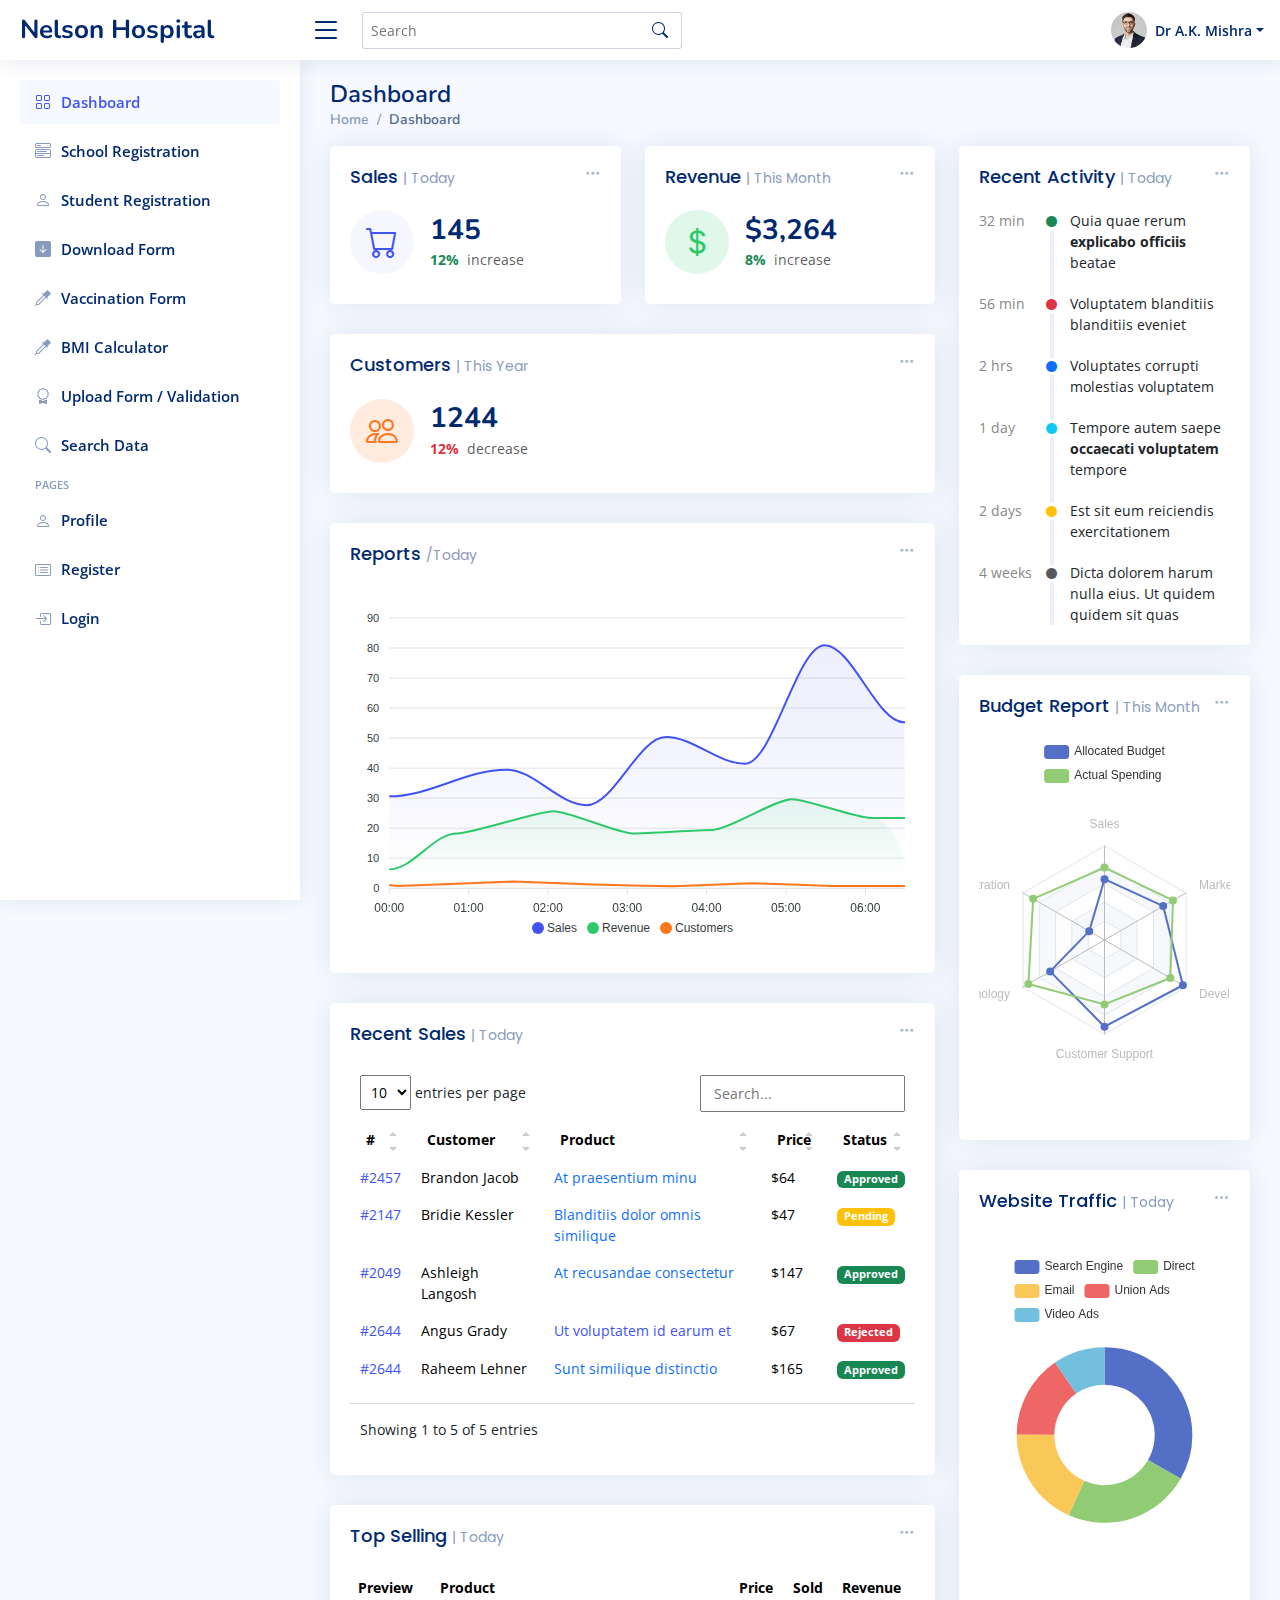
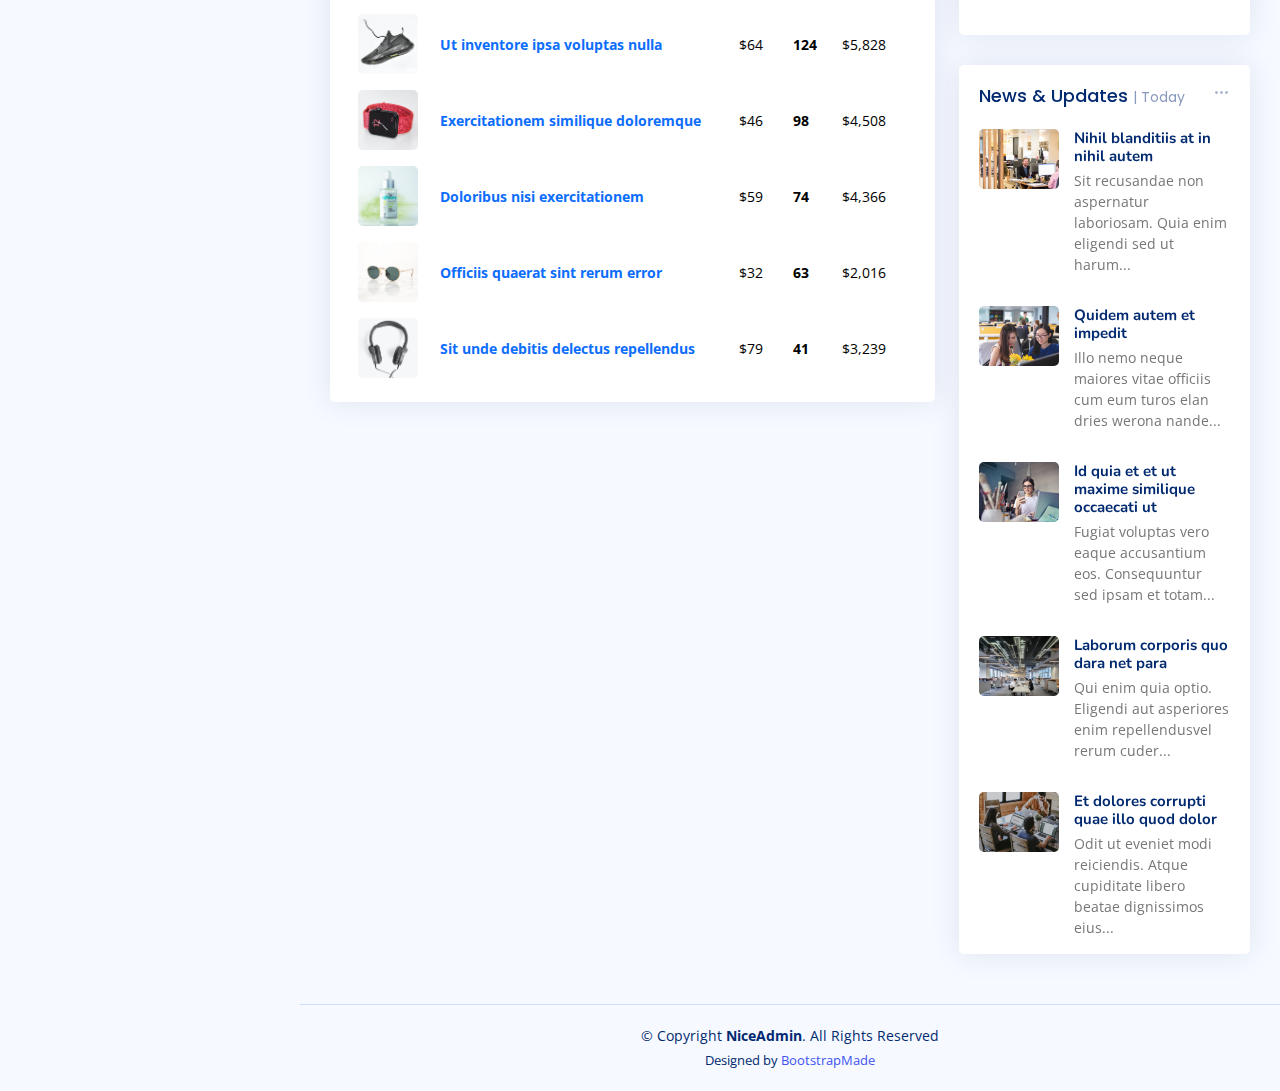
==== index.html @ cc5660b1 "Demo INit" ====
<!DOCTYPE html>
<html lang="en">

<head>
  <meta charset="utf-8">
  <meta content="width=device-width, initial-scale=1.0" name="viewport">

  <title>Dashboard - NiceAdmin Bootstrap Template</title>
  <meta content="" name="description">
  <meta content="" name="keywords">

  <!-- Favicons -->
  <link href="assets/img/favicon.png" rel="icon">
  <link href="assets/img/apple-touch-icon.png" rel="apple-touch-icon">

  <!-- Google Fonts -->
  <link href="https://fonts.gstatic.com" rel="preconnect">
  <link href="https://fonts.googleapis.com/css?family=Open+Sans:300,300i,400,400i,600,600i,700,700i|Nunito:300,300i,400,400i,600,600i,700,700i|Poppins:300,300i,400,400i,500,500i,600,600i,700,700i" rel="stylesheet">

  <!-- Vendor CSS Files -->
  <link href="assets/vendor/bootstrap/css/bootstrap.min.css" rel="stylesheet">
  <link href="assets/vendor/bootstrap-icons/bootstrap-icons.css" rel="stylesheet">
  <link href="assets/vendor/boxicons/css/boxicons.min.css" rel="stylesheet">
  <link href="assets/vendor/quill/quill.snow.css" rel="stylesheet">
  <link href="assets/vendor/quill/quill.bubble.css" rel="stylesheet">
  <link href="assets/vendor/remixicon/remixicon.css" rel="stylesheet">
  <link href="assets/vendor/simple-datatables/style.css" rel="stylesheet">

  <!-- Template Main CSS File -->
  <link href="assets/css/style.css" rel="stylesheet">

  <!-- =======================================================
  * Template Name: NiceAdmin
  * Template URL: https://bootstrapmade.com/nice-admin-bootstrap-admin-html-template/
  * Updated: Apr 20 2024 with Bootstrap v5.3.3
  * Author: BootstrapMade.com
  * License: https://bootstrapmade.com/license/
  ======================================================== -->
</head>

<body>

  <!-- ======= Header ======= -->
  <header id="header" class="header fixed-top d-flex align-items-center">

    <div class="d-flex align-items-center justify-content-between">
      <a href="index.html" class="logo d-flex align-items-center">
        <!--<img src="assets/img/logo.png" alt="">-->
        <span class="d-none d-lg-block">Nelson Hospital</span>
      </a>
      <i class="bi bi-list toggle-sidebar-btn"></i>
    </div><!-- End Logo -->

    <div class="search-bar">
      <form class="search-form d-flex align-items-center" method="POST" action="#">
        <input type="text" name="query" placeholder="Search" title="Enter search keyword">
        <button type="submit" title="Search"><i class="bi bi-search"></i></button>
      </form>
    </div><!-- End Search Bar -->

    <nav class="header-nav ms-auto">
      <ul class="d-flex align-items-center">

        <li class="nav-item d-block d-lg-none">
          <a class="nav-link nav-icon search-bar-toggle " href="#">
            <i class="bi bi-search"></i>
          </a>
        </li><!-- End Search Icon-->

       

        

        <li class="nav-item dropdown pe-3">

          <a class="nav-link nav-profile d-flex align-items-center pe-0" href="#" data-bs-toggle="dropdown">
            <img src="assets/img/profile-img.jpg" alt="Profile" class="rounded-circle">
            <span class="d-none d-md-block dropdown-toggle ps-2">Dr A.K. Mishra</span>
          </a><!-- End Profile Iamge Icon -->

          <ul class="dropdown-menu dropdown-menu-end dropdown-menu-arrow profile">
            <li class="dropdown-header">
              <h6>Kevin Anderson</h6>
              <span>Web Designer</span>
            </li>
            <li>
              <hr class="dropdown-divider">
            </li>

            <li>
              <a class="dropdown-item d-flex align-items-center" href="users-profile.html">
                <i class="bi bi-person"></i>
                <span>My Profile</span>
              </a>
            </li>
            <li>
              <hr class="dropdown-divider">
            </li>

            <li>
              <a class="dropdown-item d-flex align-items-center" href="users-profile.html">
                <i class="bi bi-gear"></i>
                <span>Account Settings</span>
              </a>
            </li>
            <li>
              <hr class="dropdown-divider">
            </li>

            <li>
              <a class="dropdown-item d-flex align-items-center" href="pages-faq.html">
                <i class="bi bi-question-circle"></i>
                <span>Need Help?</span>
              </a>
            </li>
            <li>
              <hr class="dropdown-divider">
            </li>

            <li>
              <a class="dropdown-item d-flex align-items-center" href="#">
                <i class="bi bi-box-arrow-right"></i>
                <span>Sign Out</span>
              </a>
            </li>

          </ul><!-- End Profile Dropdown Items -->
        </li><!-- End Profile Nav -->

      </ul>
    </nav><!-- End Icons Navigation -->

  </header><!-- End Header -->

  <!-- ======= Sidebar ======= -->
  <aside id="sidebar" class="sidebar">

    <ul class="sidebar-nav" id="sidebar-nav">

      <li class="nav-item">
        <a class="nav-link " href="index.html">
          <i class="bi bi-grid"></i>
          <span>Dashboard</span>
        </a>
      </li><!-- End Dashboard Nav -->

      <li class="nav-item">
        <a class="nav-link collapsed"  href="School_Registration.html">
          <i class="bi bi-menu-button-wide"></i><span>School Registration</span>
        </a>
      </li><!-- End Components Nav -->

      <li class="nav-item">
        <a class="nav-link collapsed"  href="Student_registration.html">
          <i class="bi bi-person"></i><span>Student Registration</span>
        </a>
      </li><!-- End Components Nav -->
      
      <li class="nav-item">
        <a class="nav-link collapsed"  href="Form_Download.html">
          <i class=" bi bi-arrow-down-square-fill"></i><span>Download Form</span>
        </a>
      </li><!-- End Components Nav -->

      <li class="nav-item">
        <a class="nav-link collapsed"  href="vaccination.html">
          <i class=" bi bi-eyedropper"></i><span>Vaccination Form</span>
        </a>
      </li><!-- End Components Nav -->
	  
	    <li class="nav-item">
        <a class="nav-link collapsed"  href="bmicalc.html">
          <i class=" bi bi-eyedropper"></i><span>BMI Calculator</span>
        </a>
      </li><!-- End Components Nav -->

      <li class="nav-item">
        <a class="nav-link collapsed"  href="Upload_data.html">
          <i class=" bi bi-award"></i><span>Upload Form / Validation</span>
        </a>
      </li><!-- End Components Nav -->

      <li class="nav-item">
        <a class="nav-link collapsed"  href="find_schooldetails.html">
          <i class=" bi bi-search"></i><span>Search Data</span>
        </a>
      </li><!-- End Components Nav -->


      <li class="nav-heading">Pages</li>

      <li class="nav-item">
        <a class="nav-link collapsed" href="users-profile.html">
          <i class="bi bi-person"></i>
          <span>Profile</span>
        </a>
      </li><!-- End Profile Page Nav -->

      

      <li class="nav-item">
        <a class="nav-link collapsed" href="pages-register.html">
          <i class="bi bi-card-list"></i>
          <span>Register</span>
        </a>
      </li><!-- End Register Page Nav -->

      <li class="nav-item">
        <a class="nav-link collapsed" href="pages-login.html">
          <i class="bi bi-box-arrow-in-right"></i>
          <span>Login</span>
        </a>
      </li><!-- End Login Page Nav -->

    </ul>

  </aside><!-- End Sidebar-->

  <main id="main" class="main">

    <div class="pagetitle">
      <h1>Dashboard</h1>
      <nav>
        <ol class="breadcrumb">
          <li class="breadcrumb-item"><a href="index.html">Home</a></li>
          <li class="breadcrumb-item active">Dashboard</li>
        </ol>
      </nav>
    </div><!-- End Page Title -->

    <section class="section dashboard">
      <div class="row">

        <!-- Left side columns -->
        <div class="col-lg-8">
          <div class="row">

            <!-- Sales Card -->
            <div class="col-xxl-4 col-md-6">
              <div class="card info-card sales-card">

                <div class="filter">
                  <a class="icon" href="#" data-bs-toggle="dropdown"><i class="bi bi-three-dots"></i></a>
                  <ul class="dropdown-menu dropdown-menu-end dropdown-menu-arrow">
                    <li class="dropdown-header text-start">
                      <h6>Filter</h6>
                    </li>

                    <li><a class="dropdown-item" href="#">Today</a></li>
                    <li><a class="dropdown-item" href="#">This Month</a></li>
                    <li><a class="dropdown-item" href="#">This Year</a></li>
                  </ul>
                </div>

                <div class="card-body">
                  <h5 class="card-title">Sales <span>| Today</span></h5>

                  <div class="d-flex align-items-center">
                    <div class="card-icon rounded-circle d-flex align-items-center justify-content-center">
                      <i class="bi bi-cart"></i>
                    </div>
                    <div class="ps-3">
                      <h6>145</h6>
                      <span class="text-success small pt-1 fw-bold">12%</span> <span class="text-muted small pt-2 ps-1">increase</span>

                    </div>
                  </div>
                </div>

              </div>
            </div><!-- End Sales Card -->

            <!-- Revenue Card -->
            <div class="col-xxl-4 col-md-6">
              <div class="card info-card revenue-card">

                <div class="filter">
                  <a class="icon" href="#" data-bs-toggle="dropdown"><i class="bi bi-three-dots"></i></a>
                  <ul class="dropdown-menu dropdown-menu-end dropdown-menu-arrow">
                    <li class="dropdown-header text-start">
                      <h6>Filter</h6>
                    </li>

                    <li><a class="dropdown-item" href="#">Today</a></li>
                    <li><a class="dropdown-item" href="#">This Month</a></li>
                    <li><a class="dropdown-item" href="#">This Year</a></li>
                  </ul>
                </div>

                <div class="card-body">
                  <h5 class="card-title">Revenue <span>| This Month</span></h5>

                  <div class="d-flex align-items-center">
                    <div class="card-icon rounded-circle d-flex align-items-center justify-content-center">
                      <i class="bi bi-currency-dollar"></i>
                    </div>
                    <div class="ps-3">
                      <h6>$3,264</h6>
                      <span class="text-success small pt-1 fw-bold">8%</span> <span class="text-muted small pt-2 ps-1">increase</span>

                    </div>
                  </div>
                </div>

              </div>
            </div><!-- End Revenue Card -->

            <!-- Customers Card -->
            <div class="col-xxl-4 col-xl-12">

              <div class="card info-card customers-card">

                <div class="filter">
                  <a class="icon" href="#" data-bs-toggle="dropdown"><i class="bi bi-three-dots"></i></a>
                  <ul class="dropdown-menu dropdown-menu-end dropdown-menu-arrow">
                    <li class="dropdown-header text-start">
                      <h6>Filter</h6>
                    </li>

                    <li><a class="dropdown-item" href="#">Today</a></li>
                    <li><a class="dropdown-item" href="#">This Month</a></li>
                    <li><a class="dropdown-item" href="#">This Year</a></li>
                  </ul>
                </div>

                <div class="card-body">
                  <h5 class="card-title">Customers <span>| This Year</span></h5>

                  <div class="d-flex align-items-center">
                    <div class="card-icon rounded-circle d-flex align-items-center justify-content-center">
                      <i class="bi bi-people"></i>
                    </div>
                    <div class="ps-3">
                      <h6>1244</h6>
                      <span class="text-danger small pt-1 fw-bold">12%</span> <span class="text-muted small pt-2 ps-1">decrease</span>

                    </div>
                  </div>

                </div>
              </div>

            </div><!-- End Customers Card -->

            <!-- Reports -->
            <div class="col-12">
              <div class="card">

                <div class="filter">
                  <a class="icon" href="#" data-bs-toggle="dropdown"><i class="bi bi-three-dots"></i></a>
                  <ul class="dropdown-menu dropdown-menu-end dropdown-menu-arrow">
                    <li class="dropdown-header text-start">
                      <h6>Filter</h6>
                    </li>

                    <li><a class="dropdown-item" href="#">Today</a></li>
                    <li><a class="dropdown-item" href="#">This Month</a></li>
                    <li><a class="dropdown-item" href="#">This Year</a></li>
                  </ul>
                </div>

                <div class="card-body">
                  <h5 class="card-title">Reports <span>/Today</span></h5>

                  <!-- Line Chart -->
                  <div id="reportsChart"></div>

                  <script>
                    document.addEventListener("DOMContentLoaded", () => {
                      new ApexCharts(document.querySelector("#reportsChart"), {
                        series: [{
                          name: 'Sales',
                          data: [31, 40, 28, 51, 42, 82, 56],
                        }, {
                          name: 'Revenue',
                          data: [11, 32, 45, 32, 34, 52, 41]
                        }, {
                          name: 'Customers',
                          data: [15, 11, 32, 18, 9, 24, 11]
                        }],
                        chart: {
                          height: 350,
                          type: 'area',
                          toolbar: {
                            show: false
                          },
                        },
                        markers: {
                          size: 4
                        },
                        colors: ['#4154f1', '#2eca6a', '#ff771d'],
                        fill: {
                          type: "gradient",
                          gradient: {
                            shadeIntensity: 1,
                            opacityFrom: 0.3,
                            opacityTo: 0.4,
                            stops: [0, 90, 100]
                          }
                        },
                        dataLabels: {
                          enabled: false
                        },
                        stroke: {
                          curve: 'smooth',
                          width: 2
                        },
                        xaxis: {
                          type: 'datetime',
                          categories: ["2018-09-19T00:00:00.000Z", "2018-09-19T01:30:00.000Z", "2018-09-19T02:30:00.000Z", "2018-09-19T03:30:00.000Z", "2018-09-19T04:30:00.000Z", "2018-09-19T05:30:00.000Z", "2018-09-19T06:30:00.000Z"]
                        },
                        tooltip: {
                          x: {
                            format: 'dd/MM/yy HH:mm'
                          },
                        }
                      }).render();
                    });
                  </script>
                  <!-- End Line Chart -->

                </div>

              </div>
            </div><!-- End Reports -->

            <!-- Recent Sales -->
            <div class="col-12">
              <div class="card recent-sales overflow-auto">

                <div class="filter">
                  <a class="icon" href="#" data-bs-toggle="dropdown"><i class="bi bi-three-dots"></i></a>
                  <ul class="dropdown-menu dropdown-menu-end dropdown-menu-arrow">
                    <li class="dropdown-header text-start">
                      <h6>Filter</h6>
                    </li>

                    <li><a class="dropdown-item" href="#">Today</a></li>
                    <li><a class="dropdown-item" href="#">This Month</a></li>
                    <li><a class="dropdown-item" href="#">This Year</a></li>
                  </ul>
                </div>

                <div class="card-body">
                  <h5 class="card-title">Recent Sales <span>| Today</span></h5>

                  <table class="table table-borderless datatable">
                    <thead>
                      <tr>
                        <th scope="col">#</th>
                        <th scope="col">Customer</th>
                        <th scope="col">Product</th>
                        <th scope="col">Price</th>
                        <th scope="col">Status</th>
                      </tr>
                    </thead>
                    <tbody>
                      <tr>
                        <th scope="row"><a href="#">#2457</a></th>
                        <td>Brandon Jacob</td>
                        <td><a href="#" class="text-primary">At praesentium minu</a></td>
                        <td>$64</td>
                        <td><span class="badge bg-success">Approved</span></td>
                      </tr>
                      <tr>
                        <th scope="row"><a href="#">#2147</a></th>
                        <td>Bridie Kessler</td>
                        <td><a href="#" class="text-primary">Blanditiis dolor omnis similique</a></td>
                        <td>$47</td>
                        <td><span class="badge bg-warning">Pending</span></td>
                      </tr>
                      <tr>
                        <th scope="row"><a href="#">#2049</a></th>
                        <td>Ashleigh Langosh</td>
                        <td><a href="#" class="text-primary">At recusandae consectetur</a></td>
                        <td>$147</td>
                        <td><span class="badge bg-success">Approved</span></td>
                      </tr>
                      <tr>
                        <th scope="row"><a href="#">#2644</a></th>
                        <td>Angus Grady</td>
                        <td><a href="#" class="text-primar">Ut voluptatem id earum et</a></td>
                        <td>$67</td>
                        <td><span class="badge bg-danger">Rejected</span></td>
                      </tr>
                      <tr>
                        <th scope="row"><a href="#">#2644</a></th>
                        <td>Raheem Lehner</td>
                        <td><a href="#" class="text-primary">Sunt similique distinctio</a></td>
                        <td>$165</td>
                        <td><span class="badge bg-success">Approved</span></td>
                      </tr>
                    </tbody>
                  </table>

                </div>

              </div>
            </div><!-- End Recent Sales -->

            <!-- Top Selling -->
            <div class="col-12">
              <div class="card top-selling overflow-auto">

                <div class="filter">
                  <a class="icon" href="#" data-bs-toggle="dropdown"><i class="bi bi-three-dots"></i></a>
                  <ul class="dropdown-menu dropdown-menu-end dropdown-menu-arrow">
                    <li class="dropdown-header text-start">
                      <h6>Filter</h6>
                    </li>

                    <li><a class="dropdown-item" href="#">Today</a></li>
                    <li><a class="dropdown-item" href="#">This Month</a></li>
                    <li><a class="dropdown-item" href="#">This Year</a></li>
                  </ul>
                </div>

                <div class="card-body pb-0">
                  <h5 class="card-title">Top Selling <span>| Today</span></h5>

                  <table class="table table-borderless">
                    <thead>
                      <tr>
                        <th scope="col">Preview</th>
                        <th scope="col">Product</th>
                        <th scope="col">Price</th>
                        <th scope="col">Sold</th>
                        <th scope="col">Revenue</th>
                      </tr>
                    </thead>
                    <tbody>
                      <tr>
                        <th scope="row"><a href="#"><img src="assets/img/product-1.jpg" alt=""></a></th>
                        <td><a href="#" class="text-primary fw-bold">Ut inventore ipsa voluptas nulla</a></td>
                        <td>$64</td>
                        <td class="fw-bold">124</td>
                        <td>$5,828</td>
                      </tr>
                      <tr>
                        <th scope="row"><a href="#"><img src="assets/img/product-2.jpg" alt=""></a></th>
                        <td><a href="#" class="text-primary fw-bold">Exercitationem similique doloremque</a></td>
                        <td>$46</td>
                        <td class="fw-bold">98</td>
                        <td>$4,508</td>
                      </tr>
                      <tr>
                        <th scope="row"><a href="#"><img src="assets/img/product-3.jpg" alt=""></a></th>
                        <td><a href="#" class="text-primary fw-bold">Doloribus nisi exercitationem</a></td>
                        <td>$59</td>
                        <td class="fw-bold">74</td>
                        <td>$4,366</td>
                      </tr>
                      <tr>
                        <th scope="row"><a href="#"><img src="assets/img/product-4.jpg" alt=""></a></th>
                        <td><a href="#" class="text-primary fw-bold">Officiis quaerat sint rerum error</a></td>
                        <td>$32</td>
                        <td class="fw-bold">63</td>
                        <td>$2,016</td>
                      </tr>
                      <tr>
                        <th scope="row"><a href="#"><img src="assets/img/product-5.jpg" alt=""></a></th>
                        <td><a href="#" class="text-primary fw-bold">Sit unde debitis delectus repellendus</a></td>
                        <td>$79</td>
                        <td class="fw-bold">41</td>
                        <td>$3,239</td>
                      </tr>
                    </tbody>
                  </table>

                </div>

              </div>
            </div><!-- End Top Selling -->

          </div>
        </div><!-- End Left side columns -->

        <!-- Right side columns -->
        <div class="col-lg-4">

          <!-- Recent Activity -->
          <div class="card">
            <div class="filter">
              <a class="icon" href="#" data-bs-toggle="dropdown"><i class="bi bi-three-dots"></i></a>
              <ul class="dropdown-menu dropdown-menu-end dropdown-menu-arrow">
                <li class="dropdown-header text-start">
                  <h6>Filter</h6>
                </li>

                <li><a class="dropdown-item" href="#">Today</a></li>
                <li><a class="dropdown-item" href="#">This Month</a></li>
                <li><a class="dropdown-item" href="#">This Year</a></li>
              </ul>
            </div>

            <div class="card-body">
              <h5 class="card-title">Recent Activity <span>| Today</span></h5>

              <div class="activity">

                <div class="activity-item d-flex">
                  <div class="activite-label">32 min</div>
                  <i class='bi bi-circle-fill activity-badge text-success align-self-start'></i>
                  <div class="activity-content">
                    Quia quae rerum <a href="#" class="fw-bold text-dark">explicabo officiis</a> beatae
                  </div>
                </div><!-- End activity item-->

                <div class="activity-item d-flex">
                  <div class="activite-label">56 min</div>
                  <i class='bi bi-circle-fill activity-badge text-danger align-self-start'></i>
                  <div class="activity-content">
                    Voluptatem blanditiis blanditiis eveniet
                  </div>
                </div><!-- End activity item-->

                <div class="activity-item d-flex">
                  <div class="activite-label">2 hrs</div>
                  <i class='bi bi-circle-fill activity-badge text-primary align-self-start'></i>
                  <div class="activity-content">
                    Voluptates corrupti molestias voluptatem
                  </div>
                </div><!-- End activity item-->

                <div class="activity-item d-flex">
                  <div class="activite-label">1 day</div>
                  <i class='bi bi-circle-fill activity-badge text-info align-self-start'></i>
                  <div class="activity-content">
                    Tempore autem saepe <a href="#" class="fw-bold text-dark">occaecati voluptatem</a> tempore
                  </div>
                </div><!-- End activity item-->

                <div class="activity-item d-flex">
                  <div class="activite-label">2 days</div>
                  <i class='bi bi-circle-fill activity-badge text-warning align-self-start'></i>
                  <div class="activity-content">
                    Est sit eum reiciendis exercitationem
                  </div>
                </div><!-- End activity item-->

                <div class="activity-item d-flex">
                  <div class="activite-label">4 weeks</div>
                  <i class='bi bi-circle-fill activity-badge text-muted align-self-start'></i>
                  <div class="activity-content">
                    Dicta dolorem harum nulla eius. Ut quidem quidem sit quas
                  </div>
                </div><!-- End activity item-->

              </div>

            </div>
          </div><!-- End Recent Activity -->

          <!-- Budget Report -->
          <div class="card">
            <div class="filter">
              <a class="icon" href="#" data-bs-toggle="dropdown"><i class="bi bi-three-dots"></i></a>
              <ul class="dropdown-menu dropdown-menu-end dropdown-menu-arrow">
                <li class="dropdown-header text-start">
                  <h6>Filter</h6>
                </li>

                <li><a class="dropdown-item" href="#">Today</a></li>
                <li><a class="dropdown-item" href="#">This Month</a></li>
                <li><a class="dropdown-item" href="#">This Year</a></li>
              </ul>
            </div>

            <div class="card-body pb-0">
              <h5 class="card-title">Budget Report <span>| This Month</span></h5>

              <div id="budgetChart" style="min-height: 400px;" class="echart"></div>

              <script>
                document.addEventListener("DOMContentLoaded", () => {
                  var budgetChart = echarts.init(document.querySelector("#budgetChart")).setOption({
                    legend: {
                      data: ['Allocated Budget', 'Actual Spending']
                    },
                    radar: {
                      // shape: 'circle',
                      indicator: [{
                          name: 'Sales',
                          max: 6500
                        },
                        {
                          name: 'Administration',
                          max: 16000
                        },
                        {
                          name: 'Information Technology',
                          max: 30000
                        },
                        {
                          name: 'Customer Support',
                          max: 38000
                        },
                        {
                          name: 'Development',
                          max: 52000
                        },
                        {
                          name: 'Marketing',
                          max: 25000
                        }
                      ]
                    },
                    series: [{
                      name: 'Budget vs spending',
                      type: 'radar',
                      data: [{
                          value: [4200, 3000, 20000, 35000, 50000, 18000],
                          name: 'Allocated Budget'
                        },
                        {
                          value: [5000, 14000, 28000, 26000, 42000, 21000],
                          name: 'Actual Spending'
                        }
                      ]
                    }]
                  });
                });
              </script>

            </div>
          </div><!-- End Budget Report -->

          <!-- Website Traffic -->
          <div class="card">
            <div class="filter">
              <a class="icon" href="#" data-bs-toggle="dropdown"><i class="bi bi-three-dots"></i></a>
              <ul class="dropdown-menu dropdown-menu-end dropdown-menu-arrow">
                <li class="dropdown-header text-start">
                  <h6>Filter</h6>
                </li>

                <li><a class="dropdown-item" href="#">Today</a></li>
                <li><a class="dropdown-item" href="#">This Month</a></li>
                <li><a class="dropdown-item" href="#">This Year</a></li>
              </ul>
            </div>

            <div class="card-body pb-0">
              <h5 class="card-title">Website Traffic <span>| Today</span></h5>

              <div id="trafficChart" style="min-height: 400px;" class="echart"></div>

              <script>
                document.addEventListener("DOMContentLoaded", () => {
                  echarts.init(document.querySelector("#trafficChart")).setOption({
                    tooltip: {
                      trigger: 'item'
                    },
                    legend: {
                      top: '5%',
                      left: 'center'
                    },
                    series: [{
                      name: 'Access From',
                      type: 'pie',
                      radius: ['40%', '70%'],
                      avoidLabelOverlap: false,
                      label: {
                        show: false,
                        position: 'center'
                      },
                      emphasis: {
                        label: {
                          show: true,
                          fontSize: '18',
                          fontWeight: 'bold'
                        }
                      },
                      labelLine: {
                        show: false
                      },
                      data: [{
                          value: 1048,
                          name: 'Search Engine'
                        },
                        {
                          value: 735,
                          name: 'Direct'
                        },
                        {
                          value: 580,
                          name: 'Email'
                        },
                        {
                          value: 484,
                          name: 'Union Ads'
                        },
                        {
                          value: 300,
                          name: 'Video Ads'
                        }
                      ]
                    }]
                  });
                });
              </script>

            </div>
          </div><!-- End Website Traffic -->

          <!-- News & Updates Traffic -->
          <div class="card">
            <div class="filter">
              <a class="icon" href="#" data-bs-toggle="dropdown"><i class="bi bi-three-dots"></i></a>
              <ul class="dropdown-menu dropdown-menu-end dropdown-menu-arrow">
                <li class="dropdown-header text-start">
                  <h6>Filter</h6>
                </li>

                <li><a class="dropdown-item" href="#">Today</a></li>
                <li><a class="dropdown-item" href="#">This Month</a></li>
                <li><a class="dropdown-item" href="#">This Year</a></li>
              </ul>
            </div>

            <div class="card-body pb-0">
              <h5 class="card-title">News &amp; Updates <span>| Today</span></h5>

              <div class="news">
                <div class="post-item clearfix">
                  <img src="assets/img/news-1.jpg" alt="">
                  <h4><a href="#">Nihil blanditiis at in nihil autem</a></h4>
                  <p>Sit recusandae non aspernatur laboriosam. Quia enim eligendi sed ut harum...</p>
                </div>

                <div class="post-item clearfix">
                  <img src="assets/img/news-2.jpg" alt="">
                  <h4><a href="#">Quidem autem et impedit</a></h4>
                  <p>Illo nemo neque maiores vitae officiis cum eum turos elan dries werona nande...</p>
                </div>

                <div class="post-item clearfix">
                  <img src="assets/img/news-3.jpg" alt="">
                  <h4><a href="#">Id quia et et ut maxime similique occaecati ut</a></h4>
                  <p>Fugiat voluptas vero eaque accusantium eos. Consequuntur sed ipsam et totam...</p>
                </div>

                <div class="post-item clearfix">
                  <img src="assets/img/news-4.jpg" alt="">
                  <h4><a href="#">Laborum corporis quo dara net para</a></h4>
                  <p>Qui enim quia optio. Eligendi aut asperiores enim repellendusvel rerum cuder...</p>
                </div>

                <div class="post-item clearfix">
                  <img src="assets/img/news-5.jpg" alt="">
                  <h4><a href="#">Et dolores corrupti quae illo quod dolor</a></h4>
                  <p>Odit ut eveniet modi reiciendis. Atque cupiditate libero beatae dignissimos eius...</p>
                </div>

              </div><!-- End sidebar recent posts-->

            </div>
          </div><!-- End News & Updates -->

        </div><!-- End Right side columns -->

      </div>
    </section>

  </main><!-- End #main -->

  <!-- ======= Footer ======= -->
  <footer id="footer" class="footer">
    <div class="copyright">
      &copy; Copyright <strong><span>NiceAdmin</span></strong>. All Rights Reserved
    </div>
    <div class="credits">
      <!-- All the links in the footer should remain intact. -->
      <!-- You can delete the links only if you purchased the pro version. -->
      <!-- Licensing information: https://bootstrapmade.com/license/ -->
      <!-- Purchase the pro version with working PHP/AJAX contact form: https://bootstrapmade.com/nice-admin-bootstrap-admin-html-template/ -->
      Designed by <a href="https://bootstrapmade.com/">BootstrapMade</a>
    </div>
  </footer><!-- End Footer -->

  <a href="#" class="back-to-top d-flex align-items-center justify-content-center"><i class="bi bi-arrow-up-short"></i></a>

  <!-- Vendor JS Files -->
  <script src="assets/vendor/apexcharts/apexcharts.min.js"></script>
  <script src="assets/vendor/bootstrap/js/bootstrap.bundle.min.js"></script>
  <script src="assets/vendor/chart.js/chart.umd.js"></script>
  <script src="assets/vendor/echarts/echarts.min.js"></script>
  <script src="assets/vendor/quill/quill.js"></script>
  <script src="assets/vendor/simple-datatables/simple-datatables.js"></script>
  <script src="assets/vendor/tinymce/tinymce.min.js"></script>
  <script src="assets/vendor/php-email-form/validate.js"></script>

  <!-- Template Main JS File -->
  <script src="assets/js/main.js"></script>

</body>

</html>
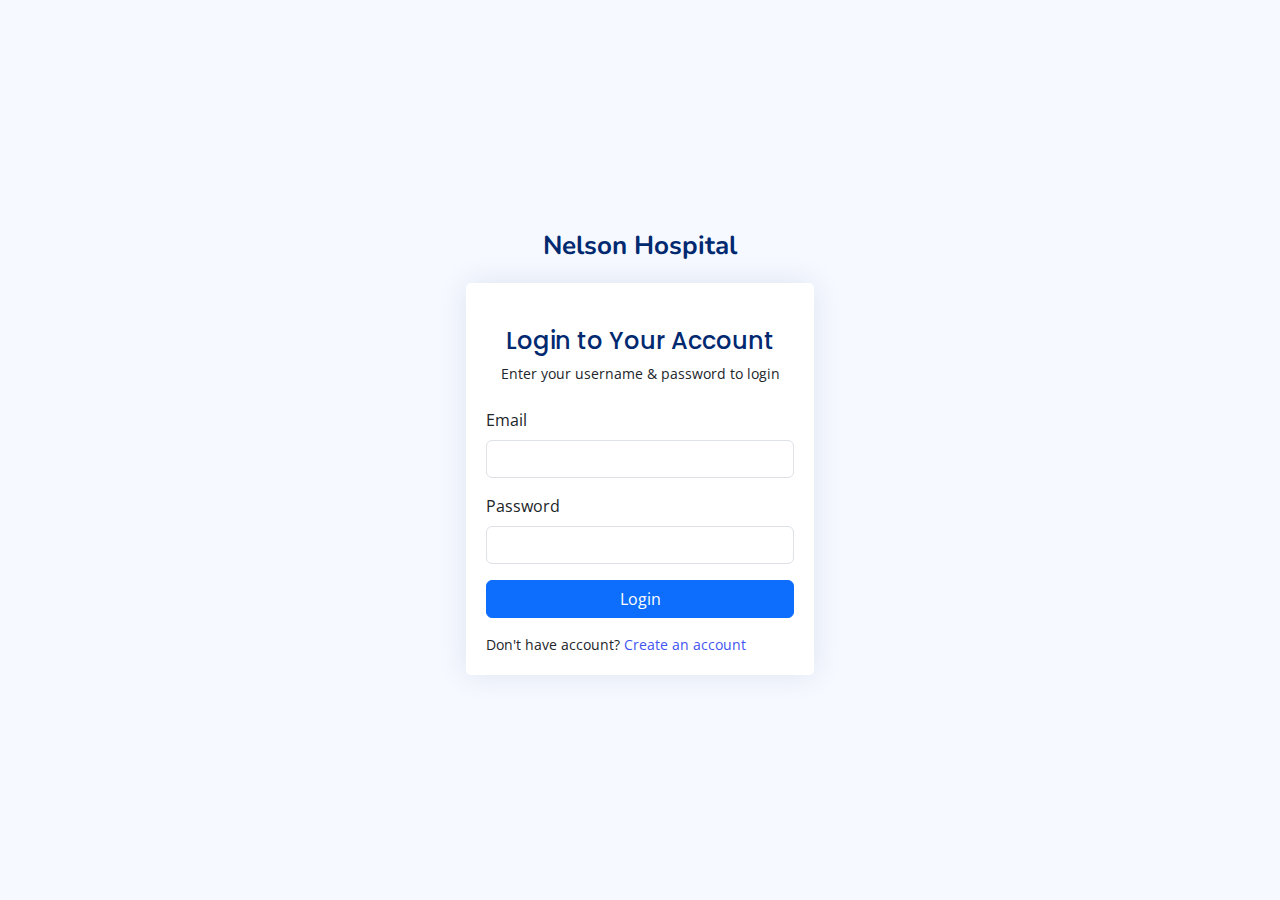
==== commit a0072e8a: "Frontend Changes" ====
--- a/index.html
+++ b/index.html
@@ -5,7 +5,7 @@
   <meta charset="utf-8">
   <meta content="width=device-width, initial-scale=1.0" name="viewport">
 
-  <title>Dashboard - NiceAdmin Bootstrap Template</title>
+  <title>Dashboard - Nelson Hospital</title>
   <meta content="" name="description">
   <meta content="" name="keywords">
 
@@ -14,8 +14,8 @@
   <link href="assets/img/apple-touch-icon.png" rel="apple-touch-icon">
 
   <!-- Google Fonts -->
-  <link href="https://fonts.gstatic.com" rel="preconnect">
-  <link href="https://fonts.googleapis.com/css?family=Open+Sans:300,300i,400,400i,600,600i,700,700i|Nunito:300,300i,400,400i,600,600i,700,700i|Poppins:300,300i,400,400i,500,500i,600,600i,700,700i" rel="stylesheet">
+  <!-- <link href="https://fonts.gstatic.com" rel="preconnect"> -->
+  <!-- <link href="https://fonts.googleapis.com/css?family=Open+Sans:300,300i,400,400i,600,600i,700,700i|Nunito:300,300i,400,400i,600,600i,700,700i|Poppins:300,300i,400,400i,500,500i,600,600i,700,700i" rel="stylesheet"> -->
 
   <!-- Vendor CSS Files -->
   <link href="assets/vendor/bootstrap/css/bootstrap.min.css" rel="stylesheet">
@@ -51,74 +51,19 @@
       <i class="bi bi-list toggle-sidebar-btn"></i>
     </div><!-- End Logo -->
 
-    <div class="search-bar">
-      <form class="search-form d-flex align-items-center" method="POST" action="#">
-        <input type="text" name="query" placeholder="Search" title="Enter search keyword">
-        <button type="submit" title="Search"><i class="bi bi-search"></i></button>
-      </form>
-    </div><!-- End Search Bar -->
-
     <nav class="header-nav ms-auto">
       <ul class="d-flex align-items-center">
 
-        <li class="nav-item d-block d-lg-none">
-          <a class="nav-link nav-icon search-bar-toggle " href="#">
-            <i class="bi bi-search"></i>
-          </a>
-        </li><!-- End Search Icon-->
-
-       
-
-        
-
         <li class="nav-item dropdown pe-3">
 
           <a class="nav-link nav-profile d-flex align-items-center pe-0" href="#" data-bs-toggle="dropdown">
             <img src="assets/img/profile-img.jpg" alt="Profile" class="rounded-circle">
-            <span class="d-none d-md-block dropdown-toggle ps-2">Dr A.K. Mishra</span>
+            <span class="d-none d-md-block dropdown-toggle ps-2" id="adminName"></span>
           </a><!-- End Profile Iamge Icon -->
 
           <ul class="dropdown-menu dropdown-menu-end dropdown-menu-arrow profile">
-            <li class="dropdown-header">
-              <h6>Kevin Anderson</h6>
-              <span>Web Designer</span>
-            </li>
             <li>
-              <hr class="dropdown-divider">
-            </li>
-
-            <li>
-              <a class="dropdown-item d-flex align-items-center" href="users-profile.html">
-                <i class="bi bi-person"></i>
-                <span>My Profile</span>
-              </a>
-            </li>
-            <li>
-              <hr class="dropdown-divider">
-            </li>
-
-            <li>
-              <a class="dropdown-item d-flex align-items-center" href="users-profile.html">
-                <i class="bi bi-gear"></i>
-                <span>Account Settings</span>
-              </a>
-            </li>
-            <li>
-              <hr class="dropdown-divider">
-            </li>
-
-            <li>
-              <a class="dropdown-item d-flex align-items-center" href="pages-faq.html">
-                <i class="bi bi-question-circle"></i>
-                <span>Need Help?</span>
-              </a>
-            </li>
-            <li>
-              <hr class="dropdown-divider">
-            </li>
-
-            <li>
-              <a class="dropdown-item d-flex align-items-center" href="#">
+              <a class="dropdown-item d-flex align-items-center" href="#" onclick="logoutUser();">
                 <i class="bi bi-box-arrow-right"></i>
                 <span>Sign Out</span>
               </a>
@@ -185,32 +130,6 @@
           <i class=" bi bi-search"></i><span>Search Data</span>
         </a>
       </li><!-- End Components Nav -->
-
-
-      <li class="nav-heading">Pages</li>
-
-      <li class="nav-item">
-        <a class="nav-link collapsed" href="users-profile.html">
-          <i class="bi bi-person"></i>
-          <span>Profile</span>
-        </a>
-      </li><!-- End Profile Page Nav -->
-
-      
-
-      <li class="nav-item">
-        <a class="nav-link collapsed" href="pages-register.html">
-          <i class="bi bi-card-list"></i>
-          <span>Register</span>
-        </a>
-      </li><!-- End Register Page Nav -->
-
-      <li class="nav-item">
-        <a class="nav-link collapsed" href="pages-login.html">
-          <i class="bi bi-box-arrow-in-right"></i>
-          <span>Login</span>
-        </a>
-      </li><!-- End Login Page Nav -->
 
     </ul>
 
@@ -239,7 +158,7 @@
             <div class="col-xxl-4 col-md-6">
               <div class="card info-card sales-card">
 
-                <div class="filter">
+                <!-- <div class="filter">
                   <a class="icon" href="#" data-bs-toggle="dropdown"><i class="bi bi-three-dots"></i></a>
                   <ul class="dropdown-menu dropdown-menu-end dropdown-menu-arrow">
                     <li class="dropdown-header text-start">
@@ -250,19 +169,17 @@
                     <li><a class="dropdown-item" href="#">This Month</a></li>
                     <li><a class="dropdown-item" href="#">This Year</a></li>
                   </ul>
-                </div>
+                </div> -->
 
                 <div class="card-body">
-                  <h5 class="card-title">Sales <span>| Today</span></h5>
+                  <h5 class="card-title">Total School</h5>
 
                   <div class="d-flex align-items-center">
                     <div class="card-icon rounded-circle d-flex align-items-center justify-content-center">
-                      <i class="bi bi-cart"></i>
+                      <i class="bi bi-award-fill"></i>
                     </div>
                     <div class="ps-3">
-                      <h6>145</h6>
-                      <span class="text-success small pt-1 fw-bold">12%</span> <span class="text-muted small pt-2 ps-1">increase</span>
-
+                      <h6 id="schoolData">0</h6>
                     </div>
                   </div>
                 </div>
@@ -274,7 +191,7 @@
             <div class="col-xxl-4 col-md-6">
               <div class="card info-card revenue-card">
 
-                <div class="filter">
+                <!-- <div class="filter">
                   <a class="icon" href="#" data-bs-toggle="dropdown"><i class="bi bi-three-dots"></i></a>
                   <ul class="dropdown-menu dropdown-menu-end dropdown-menu-arrow">
                     <li class="dropdown-header text-start">
@@ -285,18 +202,17 @@
                     <li><a class="dropdown-item" href="#">This Month</a></li>
                     <li><a class="dropdown-item" href="#">This Year</a></li>
                   </ul>
-                </div>
+                </div> -->
 
                 <div class="card-body">
-                  <h5 class="card-title">Revenue <span>| This Month</span></h5>
+                  <h5 class="card-title">Total Student</h5>
 
                   <div class="d-flex align-items-center">
                     <div class="card-icon rounded-circle d-flex align-items-center justify-content-center">
-                      <i class="bi bi-currency-dollar"></i>
-                    </div>
+                      <i class="bi bi-person"></i>
+                                        </div>
                     <div class="ps-3">
-                      <h6>$3,264</h6>
-                      <span class="text-success small pt-1 fw-bold">8%</span> <span class="text-muted small pt-2 ps-1">increase</span>
+                      <h6 id="studentData">0</h6>
 
                     </div>
                   </div>
@@ -310,7 +226,7 @@
 
               <div class="card info-card customers-card">
 
-                <div class="filter">
+                <!-- <div class="filter">
                   <a class="icon" href="#" data-bs-toggle="dropdown"><i class="bi bi-three-dots"></i></a>
                   <ul class="dropdown-menu dropdown-menu-end dropdown-menu-arrow">
                     <li class="dropdown-header text-start">
@@ -321,18 +237,18 @@
                     <li><a class="dropdown-item" href="#">This Month</a></li>
                     <li><a class="dropdown-item" href="#">This Year</a></li>
                   </ul>
-                </div>
+                </div> -->
 
                 <div class="card-body">
-                  <h5 class="card-title">Customers <span>| This Year</span></h5>
+                  <h5 class="card-title">Total Registration</span></h5>
 
                   <div class="d-flex align-items-center">
                     <div class="card-icon rounded-circle d-flex align-items-center justify-content-center">
                       <i class="bi bi-people"></i>
                     </div>
                     <div class="ps-3">
-                      <h6>1244</h6>
-                      <span class="text-danger small pt-1 fw-bold">12%</span> <span class="text-muted small pt-2 ps-1">decrease</span>
+                      <h6 id="registerData">0</h6>
+                      <!-- <span class="text-danger small pt-1 fw-bold">12%</span> <span class="text-muted small pt-2 ps-1">decrease</span> -->
 
                     </div>
                   </div>
@@ -342,235 +258,8 @@
 
             </div><!-- End Customers Card -->
 
-            <!-- Reports -->
-            <div class="col-12">
-              <div class="card">
-
-                <div class="filter">
-                  <a class="icon" href="#" data-bs-toggle="dropdown"><i class="bi bi-three-dots"></i></a>
-                  <ul class="dropdown-menu dropdown-menu-end dropdown-menu-arrow">
-                    <li class="dropdown-header text-start">
-                      <h6>Filter</h6>
-                    </li>
-
-                    <li><a class="dropdown-item" href="#">Today</a></li>
-                    <li><a class="dropdown-item" href="#">This Month</a></li>
-                    <li><a class="dropdown-item" href="#">This Year</a></li>
-                  </ul>
-                </div>
-
-                <div class="card-body">
-                  <h5 class="card-title">Reports <span>/Today</span></h5>
-
-                  <!-- Line Chart -->
-                  <div id="reportsChart"></div>
-
-                  <script>
-                    document.addEventListener("DOMContentLoaded", () => {
-                      new ApexCharts(document.querySelector("#reportsChart"), {
-                        series: [{
-                          name: 'Sales',
-                          data: [31, 40, 28, 51, 42, 82, 56],
-                        }, {
-                          name: 'Revenue',
-                          data: [11, 32, 45, 32, 34, 52, 41]
-                        }, {
-                          name: 'Customers',
-                          data: [15, 11, 32, 18, 9, 24, 11]
-                        }],
-                        chart: {
-                          height: 350,
-                          type: 'area',
-                          toolbar: {
-                            show: false
-                          },
-                        },
-                        markers: {
-                          size: 4
-                        },
-                        colors: ['#4154f1', '#2eca6a', '#ff771d'],
-                        fill: {
-                          type: "gradient",
-                          gradient: {
-                            shadeIntensity: 1,
-                            opacityFrom: 0.3,
-                            opacityTo: 0.4,
-                            stops: [0, 90, 100]
-                          }
-                        },
-                        dataLabels: {
-                          enabled: false
-                        },
-                        stroke: {
-                          curve: 'smooth',
-                          width: 2
-                        },
-                        xaxis: {
-                          type: 'datetime',
-                          categories: ["2018-09-19T00:00:00.000Z", "2018-09-19T01:30:00.000Z", "2018-09-19T02:30:00.000Z", "2018-09-19T03:30:00.000Z", "2018-09-19T04:30:00.000Z", "2018-09-19T05:30:00.000Z", "2018-09-19T06:30:00.000Z"]
-                        },
-                        tooltip: {
-                          x: {
-                            format: 'dd/MM/yy HH:mm'
-                          },
-                        }
-                      }).render();
-                    });
-                  </script>
-                  <!-- End Line Chart -->
-
-                </div>
-
-              </div>
-            </div><!-- End Reports -->
-
-            <!-- Recent Sales -->
-            <div class="col-12">
-              <div class="card recent-sales overflow-auto">
-
-                <div class="filter">
-                  <a class="icon" href="#" data-bs-toggle="dropdown"><i class="bi bi-three-dots"></i></a>
-                  <ul class="dropdown-menu dropdown-menu-end dropdown-menu-arrow">
-                    <li class="dropdown-header text-start">
-                      <h6>Filter</h6>
-                    </li>
-
-                    <li><a class="dropdown-item" href="#">Today</a></li>
-                    <li><a class="dropdown-item" href="#">This Month</a></li>
-                    <li><a class="dropdown-item" href="#">This Year</a></li>
-                  </ul>
-                </div>
-
-                <div class="card-body">
-                  <h5 class="card-title">Recent Sales <span>| Today</span></h5>
-
-                  <table class="table table-borderless datatable">
-                    <thead>
-                      <tr>
-                        <th scope="col">#</th>
-                        <th scope="col">Customer</th>
-                        <th scope="col">Product</th>
-                        <th scope="col">Price</th>
-                        <th scope="col">Status</th>
-                      </tr>
-                    </thead>
-                    <tbody>
-                      <tr>
-                        <th scope="row"><a href="#">#2457</a></th>
-                        <td>Brandon Jacob</td>
-                        <td><a href="#" class="text-primary">At praesentium minu</a></td>
-                        <td>$64</td>
-                        <td><span class="badge bg-success">Approved</span></td>
-                      </tr>
-                      <tr>
-                        <th scope="row"><a href="#">#2147</a></th>
-                        <td>Bridie Kessler</td>
-                        <td><a href="#" class="text-primary">Blanditiis dolor omnis similique</a></td>
-                        <td>$47</td>
-                        <td><span class="badge bg-warning">Pending</span></td>
-                      </tr>
-                      <tr>
-                        <th scope="row"><a href="#">#2049</a></th>
-                        <td>Ashleigh Langosh</td>
-                        <td><a href="#" class="text-primary">At recusandae consectetur</a></td>
-                        <td>$147</td>
-                        <td><span class="badge bg-success">Approved</span></td>
-                      </tr>
-                      <tr>
-                        <th scope="row"><a href="#">#2644</a></th>
-                        <td>Angus Grady</td>
-                        <td><a href="#" class="text-primar">Ut voluptatem id earum et</a></td>
-                        <td>$67</td>
-                        <td><span class="badge bg-danger">Rejected</span></td>
-                      </tr>
-                      <tr>
-                        <th scope="row"><a href="#">#2644</a></th>
-                        <td>Raheem Lehner</td>
-                        <td><a href="#" class="text-primary">Sunt similique distinctio</a></td>
-                        <td>$165</td>
-                        <td><span class="badge bg-success">Approved</span></td>
-                      </tr>
-                    </tbody>
-                  </table>
-
-                </div>
-
-              </div>
-            </div><!-- End Recent Sales -->
-
-            <!-- Top Selling -->
-            <div class="col-12">
-              <div class="card top-selling overflow-auto">
-
-                <div class="filter">
-                  <a class="icon" href="#" data-bs-toggle="dropdown"><i class="bi bi-three-dots"></i></a>
-                  <ul class="dropdown-menu dropdown-menu-end dropdown-menu-arrow">
-                    <li class="dropdown-header text-start">
-                      <h6>Filter</h6>
-                    </li>
-
-                    <li><a class="dropdown-item" href="#">Today</a></li>
-                    <li><a class="dropdown-item" href="#">This Month</a></li>
-                    <li><a class="dropdown-item" href="#">This Year</a></li>
-                  </ul>
-                </div>
-
-                <div class="card-body pb-0">
-                  <h5 class="card-title">Top Selling <span>| Today</span></h5>
-
-                  <table class="table table-borderless">
-                    <thead>
-                      <tr>
-                        <th scope="col">Preview</th>
-                        <th scope="col">Product</th>
-                        <th scope="col">Price</th>
-                        <th scope="col">Sold</th>
-                        <th scope="col">Revenue</th>
-                      </tr>
-                    </thead>
-                    <tbody>
-                      <tr>
-                        <th scope="row"><a href="#"><img src="assets/img/product-1.jpg" alt=""></a></th>
-                        <td><a href="#" class="text-primary fw-bold">Ut inventore ipsa voluptas nulla</a></td>
-                        <td>$64</td>
-                        <td class="fw-bold">124</td>
-                        <td>$5,828</td>
-                      </tr>
-                      <tr>
-                        <th scope="row"><a href="#"><img src="assets/img/product-2.jpg" alt=""></a></th>
-                        <td><a href="#" class="text-primary fw-bold">Exercitationem similique doloremque</a></td>
-                        <td>$46</td>
-                        <td class="fw-bold">98</td>
-                        <td>$4,508</td>
-                      </tr>
-                      <tr>
-                        <th scope="row"><a href="#"><img src="assets/img/product-3.jpg" alt=""></a></th>
-                        <td><a href="#" class="text-primary fw-bold">Doloribus nisi exercitationem</a></td>
-                        <td>$59</td>
-                        <td class="fw-bold">74</td>
-                        <td>$4,366</td>
-                      </tr>
-                      <tr>
-                        <th scope="row"><a href="#"><img src="assets/img/product-4.jpg" alt=""></a></th>
-                        <td><a href="#" class="text-primary fw-bold">Officiis quaerat sint rerum error</a></td>
-                        <td>$32</td>
-                        <td class="fw-bold">63</td>
-                        <td>$2,016</td>
-                      </tr>
-                      <tr>
-                        <th scope="row"><a href="#"><img src="assets/img/product-5.jpg" alt=""></a></th>
-                        <td><a href="#" class="text-primary fw-bold">Sit unde debitis delectus repellendus</a></td>
-                        <td>$79</td>
-                        <td class="fw-bold">41</td>
-                        <td>$3,239</td>
-                      </tr>
-                    </tbody>
-                  </table>
-
-                </div>
-
-              </div>
-            </div><!-- End Top Selling -->
+            
+           
 
           </div>
         </div><!-- End Left side columns -->
@@ -578,9 +267,12 @@
         <!-- Right side columns -->
         <div class="col-lg-4">
 
-          <!-- Recent Activity -->
+
+
+          
+          <!-- Website Traffic -->
           <div class="card">
-            <div class="filter">
+            <!-- <div class="filter">
               <a class="icon" href="#" data-bs-toggle="dropdown"><i class="bi bi-three-dots"></i></a>
               <ul class="dropdown-menu dropdown-menu-end dropdown-menu-arrow">
                 <li class="dropdown-header text-start">
@@ -591,272 +283,17 @@
                 <li><a class="dropdown-item" href="#">This Month</a></li>
                 <li><a class="dropdown-item" href="#">This Year</a></li>
               </ul>
-            </div>
-
-            <div class="card-body">
-              <h5 class="card-title">Recent Activity <span>| Today</span></h5>
-
-              <div class="activity">
-
-                <div class="activity-item d-flex">
-                  <div class="activite-label">32 min</div>
-                  <i class='bi bi-circle-fill activity-badge text-success align-self-start'></i>
-                  <div class="activity-content">
-                    Quia quae rerum <a href="#" class="fw-bold text-dark">explicabo officiis</a> beatae
-                  </div>
-                </div><!-- End activity item-->
-
-                <div class="activity-item d-flex">
-                  <div class="activite-label">56 min</div>
-                  <i class='bi bi-circle-fill activity-badge text-danger align-self-start'></i>
-                  <div class="activity-content">
-                    Voluptatem blanditiis blanditiis eveniet
-                  </div>
-                </div><!-- End activity item-->
-
-                <div class="activity-item d-flex">
-                  <div class="activite-label">2 hrs</div>
-                  <i class='bi bi-circle-fill activity-badge text-primary align-self-start'></i>
-                  <div class="activity-content">
-                    Voluptates corrupti molestias voluptatem
-                  </div>
-                </div><!-- End activity item-->
-
-                <div class="activity-item d-flex">
-                  <div class="activite-label">1 day</div>
-                  <i class='bi bi-circle-fill activity-badge text-info align-self-start'></i>
-                  <div class="activity-content">
-                    Tempore autem saepe <a href="#" class="fw-bold text-dark">occaecati voluptatem</a> tempore
-                  </div>
-                </div><!-- End activity item-->
-
-                <div class="activity-item d-flex">
-                  <div class="activite-label">2 days</div>
-                  <i class='bi bi-circle-fill activity-badge text-warning align-self-start'></i>
-                  <div class="activity-content">
-                    Est sit eum reiciendis exercitationem
-                  </div>
-                </div><!-- End activity item-->
-
-                <div class="activity-item d-flex">
-                  <div class="activite-label">4 weeks</div>
-                  <i class='bi bi-circle-fill activity-badge text-muted align-self-start'></i>
-                  <div class="activity-content">
-                    Dicta dolorem harum nulla eius. Ut quidem quidem sit quas
-                  </div>
-                </div><!-- End activity item-->
-
-              </div>
-
-            </div>
-          </div><!-- End Recent Activity -->
-
-          <!-- Budget Report -->
-          <div class="card">
-            <div class="filter">
-              <a class="icon" href="#" data-bs-toggle="dropdown"><i class="bi bi-three-dots"></i></a>
-              <ul class="dropdown-menu dropdown-menu-end dropdown-menu-arrow">
-                <li class="dropdown-header text-start">
-                  <h6>Filter</h6>
-                </li>
-
-                <li><a class="dropdown-item" href="#">Today</a></li>
-                <li><a class="dropdown-item" href="#">This Month</a></li>
-                <li><a class="dropdown-item" href="#">This Year</a></li>
-              </ul>
-            </div>
+            </div> -->
 
             <div class="card-body pb-0">
-              <h5 class="card-title">Budget Report <span>| This Month</span></h5>
-
-              <div id="budgetChart" style="min-height: 400px;" class="echart"></div>
-
-              <script>
-                document.addEventListener("DOMContentLoaded", () => {
-                  var budgetChart = echarts.init(document.querySelector("#budgetChart")).setOption({
-                    legend: {
-                      data: ['Allocated Budget', 'Actual Spending']
-                    },
-                    radar: {
-                      // shape: 'circle',
-                      indicator: [{
-                          name: 'Sales',
-                          max: 6500
-                        },
-                        {
-                          name: 'Administration',
-                          max: 16000
-                        },
-                        {
-                          name: 'Information Technology',
-                          max: 30000
-                        },
-                        {
-                          name: 'Customer Support',
-                          max: 38000
-                        },
-                        {
-                          name: 'Development',
-                          max: 52000
-                        },
-                        {
-                          name: 'Marketing',
-                          max: 25000
-                        }
-                      ]
-                    },
-                    series: [{
-                      name: 'Budget vs spending',
-                      type: 'radar',
-                      data: [{
-                          value: [4200, 3000, 20000, 35000, 50000, 18000],
-                          name: 'Allocated Budget'
-                        },
-                        {
-                          value: [5000, 14000, 28000, 26000, 42000, 21000],
-                          name: 'Actual Spending'
-                        }
-                      ]
-                    }]
-                  });
-                });
-              </script>
-
-            </div>
-          </div><!-- End Budget Report -->
-
-          <!-- Website Traffic -->
-          <div class="card">
-            <div class="filter">
-              <a class="icon" href="#" data-bs-toggle="dropdown"><i class="bi bi-three-dots"></i></a>
-              <ul class="dropdown-menu dropdown-menu-end dropdown-menu-arrow">
-                <li class="dropdown-header text-start">
-                  <h6>Filter</h6>
-                </li>
-
-                <li><a class="dropdown-item" href="#">Today</a></li>
-                <li><a class="dropdown-item" href="#">This Month</a></li>
-                <li><a class="dropdown-item" href="#">This Year</a></li>
-              </ul>
-            </div>
-
-            <div class="card-body pb-0">
-              <h5 class="card-title">Website Traffic <span>| Today</span></h5>
+              <h5 class="card-title">Student Gender Breakup Data</span></h5>
 
               <div id="trafficChart" style="min-height: 400px;" class="echart"></div>
-
-              <script>
-                document.addEventListener("DOMContentLoaded", () => {
-                  echarts.init(document.querySelector("#trafficChart")).setOption({
-                    tooltip: {
-                      trigger: 'item'
-                    },
-                    legend: {
-                      top: '5%',
-                      left: 'center'
-                    },
-                    series: [{
-                      name: 'Access From',
-                      type: 'pie',
-                      radius: ['40%', '70%'],
-                      avoidLabelOverlap: false,
-                      label: {
-                        show: false,
-                        position: 'center'
-                      },
-                      emphasis: {
-                        label: {
-                          show: true,
-                          fontSize: '18',
-                          fontWeight: 'bold'
-                        }
-                      },
-                      labelLine: {
-                        show: false
-                      },
-                      data: [{
-                          value: 1048,
-                          name: 'Search Engine'
-                        },
-                        {
-                          value: 735,
-                          name: 'Direct'
-                        },
-                        {
-                          value: 580,
-                          name: 'Email'
-                        },
-                        {
-                          value: 484,
-                          name: 'Union Ads'
-                        },
-                        {
-                          value: 300,
-                          name: 'Video Ads'
-                        }
-                      ]
-                    }]
-                  });
-                });
-              </script>
 
             </div>
           </div><!-- End Website Traffic -->
 
-          <!-- News & Updates Traffic -->
-          <div class="card">
-            <div class="filter">
-              <a class="icon" href="#" data-bs-toggle="dropdown"><i class="bi bi-three-dots"></i></a>
-              <ul class="dropdown-menu dropdown-menu-end dropdown-menu-arrow">
-                <li class="dropdown-header text-start">
-                  <h6>Filter</h6>
-                </li>
-
-                <li><a class="dropdown-item" href="#">Today</a></li>
-                <li><a class="dropdown-item" href="#">This Month</a></li>
-                <li><a class="dropdown-item" href="#">This Year</a></li>
-              </ul>
-            </div>
-
-            <div class="card-body pb-0">
-              <h5 class="card-title">News &amp; Updates <span>| Today</span></h5>
-
-              <div class="news">
-                <div class="post-item clearfix">
-                  <img src="assets/img/news-1.jpg" alt="">
-                  <h4><a href="#">Nihil blanditiis at in nihil autem</a></h4>
-                  <p>Sit recusandae non aspernatur laboriosam. Quia enim eligendi sed ut harum...</p>
-                </div>
-
-                <div class="post-item clearfix">
-                  <img src="assets/img/news-2.jpg" alt="">
-                  <h4><a href="#">Quidem autem et impedit</a></h4>
-                  <p>Illo nemo neque maiores vitae officiis cum eum turos elan dries werona nande...</p>
-                </div>
-
-                <div class="post-item clearfix">
-                  <img src="assets/img/news-3.jpg" alt="">
-                  <h4><a href="#">Id quia et et ut maxime similique occaecati ut</a></h4>
-                  <p>Fugiat voluptas vero eaque accusantium eos. Consequuntur sed ipsam et totam...</p>
-                </div>
-
-                <div class="post-item clearfix">
-                  <img src="assets/img/news-4.jpg" alt="">
-                  <h4><a href="#">Laborum corporis quo dara net para</a></h4>
-                  <p>Qui enim quia optio. Eligendi aut asperiores enim repellendusvel rerum cuder...</p>
-                </div>
-
-                <div class="post-item clearfix">
-                  <img src="assets/img/news-5.jpg" alt="">
-                  <h4><a href="#">Et dolores corrupti quae illo quod dolor</a></h4>
-                  <p>Odit ut eveniet modi reiciendis. Atque cupiditate libero beatae dignissimos eius...</p>
-                </div>
-
-              </div><!-- End sidebar recent posts-->
-
-            </div>
-          </div><!-- End News & Updates -->
-
+          
         </div><!-- End Right side columns -->
 
       </div>
@@ -892,6 +329,8 @@
 
   <!-- Template Main JS File -->
   <script src="assets/js/main.js"></script>
+  <script src="./assets/customjs/index.js"></script>
+  <script src="./assets/customjs/logout.js"></script>
 
 </body>
 
--- a/assets/css/style.css
+++ b/assets/css/style.css
@@ -5,7 +5,383 @@
 * Author: BootstrapMade.com
 * License: https://bootstrapmade.com/license/
 */
-
+/* Import Google Font - Poppins */
+@import url('https://fonts.googleapis.com/css2?family=Poppins:wght@400;500;600;700&display=swap');
+
+/* 
+  .container {
+    min-width: 250px;
+  } */
+
+  .box {
+    width: 500px;
+    background: #fafafa;
+    border-radius: 12px;
+    text-align: center;
+    box-shadow: 2px 2px 20px 5px rgba(0,0,0,0.5);
+
+  }
+
+
+  h1 {
+    color: rgb(0, 0, 0, 0.7);
+    font-weight: bold;
+    font-size: 36px;
+    padding: 30px 0;
+    
+  }
+
+
+    
+    .content {
+        padding: 0 30px;
+        
+    }
+    
+    .input {
+        background: #fff;
+        box-shadow: 0px 0px 95px -30px rgba(0, 0, 0, 0.15);
+        border-radius: 12px;
+        padding: 20px 0;
+        margin-bottom: 20px;
+    }
+
+    
+    .input label {
+        display: block;
+        font-size: 18px;
+        font-weight: 600;
+        color: #000;
+        margin-bottom: 20px;
+    }
+    .input input {
+        outline: none;
+        border: none;
+        border-bottom: 1px solid #4f7df9;
+        width: 50%;
+        text-align: center;
+        font-size: 28px;
+        font-family: "Nunito", sans-serif;
+    }
+
+
+    
+    .inputW {
+        background: #fff;
+        box-shadow: 0px 0px 95px -30px rgba(0, 0, 0, 0.15);
+        border-radius: 12px;
+        padding: 10px 0;
+        margin-bottom: 20px;
+    }
+
+
+    .inputW label {
+        display: block;
+        font-size: 18px;
+        font-weight: 600;
+        color: #000;
+        margin-bottom: 20px;
+    }
+   .inputW input {
+        outline: none;
+        border: none;
+        border-bottom: 1px solid #4f7df9;
+        width: 50%;
+        text-align: center;
+        font-size: 28px;
+        font-family: "Nunito", sans-serif;
+    }
+
+    .inputH {
+        background: #fff;
+        box-shadow: 0px 0px 95px -30px rgba(0, 0, 0, 0.15);
+        border-radius: 12px;
+        padding: 10px 0;
+        margin-bottom: 20px;
+        margin-right: 20px;
+    }
+
+
+    .inputH label {
+        display: block;
+        font-size: 18px;
+        font-weight: 600;
+        color: #000;
+        margin-bottom: 20px;
+    }
+   .inputH input {
+        outline: none;
+        border: none;
+        border-bottom: 1px solid #4f7df9;
+        width: 50%;
+        text-align: center;
+        font-size: 28px;
+        font-family: "Nunito", sans-serif;
+    }
+
+  
+button.calculate {
+    cursor: pointer;
+    font-family: "Nunito", sans-serif;
+    color: #fff;
+    background: rgb(97,138,254,1);
+    font-size: 16px;
+    border-radius: 7px;
+    padding: 12px 0;
+    width: 100%;
+    outline: none;
+    border: none;
+    transition: all 0.5s;
+  }
+  button.calculate:hover {
+    background: #0044ff;
+  }
+
+  
+  
+.result {
+    padding: 10px 20px;
+  }
+  .result p {
+    font-weight: 600;
+    font-size: 22px;
+    color: #000;
+    margin-bottom: 15px;
+  }
+  .result #result {
+    font-size: 36px;
+    font-weight: 900;
+    color: #4f7df9;
+    background-color: #eaeaea;
+    display: inline-block;
+    padding: 7px 20px;
+    border-radius: 55px;
+    margin-bottom: 25px;
+  }
+  #comment {
+    color: #4f7df9;
+    font-weight: 800;
+  }
+
+.comment {
+    display: none;
+    border: dashed 1px;
+    border-radius: 7px;
+    padding: 5px;
+}
+
+.gender {
+    display: flex;
+    justify-content: space-around;
+    align-items: center;
+    align-content: center;
+    background: #fff;
+    box-shadow: 0px 0px 95px -30px rgba(0, 0, 0, 0.15);
+    border-radius: 12px;
+    padding: 20px 0;
+    margin-bottom: 20px;
+}
+
+  /* Style for Radio */
+.gender .container {
+    display: block;
+    position: relative;
+    padding-left: 35px;
+    /* margin-bottom: 12px; */
+    margin-top: 7px;
+    cursor: pointer;
+    font-size: 22px;
+    -webkit-user-select: none;
+    -moz-user-select: none;
+    -ms-user-select: none;
+    user-select: none;
+  }
+  
+  /* Hide the browser's default radio button */
+  .gender .container input {
+    position: absolute;
+    opacity: 0;
+    cursor: pointer;
+  }
+  
+  /* Create a custom radio button */
+  .checkmark {
+    position: absolute;
+    top: 0;
+    left: 0;
+    height: 25px;
+    width: 25px;
+    background-color: #eee;
+    border-radius: 50%;
+  }
+  
+  /* On mouse-over, add a grey background color */
+  .gender .container:hover input ~ .checkmark {
+    background-color: #ccc;
+  }
+  
+  /* When the radio button is checked, add a blue background */
+  .gender .container input:checked ~ .checkmark {
+    background-color: #2196F3;
+  }
+  
+  /* Create the indicator (the dot/circle - hidden when not checked) */
+  .checkmark:after {
+    content: "";
+    position: absolute;
+    display: none;
+  }
+  
+  /* Show the indicator (dot/circle) when checked */
+  .gender .container input:checked ~ .checkmark:after {
+    display: block;
+  }
+  
+  /* Style the indicator (dot/circle) */
+  .gender .container .checkmark:after {
+       top: 9px;
+      left: 9px;
+      width: 8px;
+      height: 8px;
+      border-radius: 50%;
+      background: white;
+  }
+  /* END Style for Radio */
+
+.containerHW {
+    display: flex;
+    justify-content: space-around;
+    align-items: center;
+}
+  
+
+
+
+
+/* The Modal (background) */
+.modal {
+  display: none; /* Hidden by default */
+  position: fixed; /* Stay in place */
+  z-index: 1; /* Sit on top */
+  padding-top: 100px; /* Location of the box */
+  left: 0;
+  top: 0;
+  width: 100%; /* Full width */
+  height: 100%; /* Full height */
+  overflow: auto; /* Enable scroll if needed */
+  background-color: rgb(0,0,0); /* Fallback color */
+  background-color: rgba(0,0,0,0.4); /* Black w/ opacity */
+  padding-top: 300px;
+
+}
+
+/* Modal Content */
+.modal-content {
+  background-color: #fefefe;
+  margin: auto;
+  padding: 20px;
+  border: 1px solid #888;
+  width: 600px;
+  border-radius: 10px;
+  box-shadow: #393c76 -1px 2px 2px 1px;
+}
+
+#modalText {
+  padding-top: 8px;
+  padding-right: 5px;
+  font-size: 18px;
+  font-family: 'Poppins', sans-serif;
+  color: rgb(24, 23, 23);
+}
+
+.modal-wrong {
+border: 2px solid red;
+}
+
+.modal-correct {
+  border: 2px solid green;
+  }
+
+/* The Close Button */
+.close {
+  color: #aaaaaa;
+  float: right;
+  font-size: 28px;
+  font-weight: bold;
+  cursor: pointer;
+  transition: all 0.3s;
+}
+
+.close:hover {
+  color: #d41111; 
+}
+
+
+
+
+
+.linkDownload {
+    position: fixed;
+    background-color: #d12322;
+    margin: 20px;
+    padding: 10px 10px;
+    left: -0px;
+    border-radius: 5px;
+    bottom: -0px;
+    font-size: 16px;
+    font-weight: 400;
+    color: #fff;
+    text-decoration: none;
+    text-transform: capitalize;
+    transition: all 0.43s ease-in-out;
+
+
+  }
+
+  
+.linkDownload i {
+    padding-left: 7px;
+  }
+  
+  .linkDownload:hover {
+    text-decoration: none;
+    background-color: black;
+  }
+  
+
+@media (max-width: 700px){
+
+
+    .box {
+        width: 380px;
+    }
+
+
+
+    
+    .input label {
+
+        font-size: 18px;
+    }
+
+    .inputH label, .inputW label {
+        font-size: 14px;
+    }
+
+
+    .input input, .inputH input, .inputW input{
+        font-size: 24px;
+    }
+
+
+    .modal-content {
+
+      width: 380px;
+    }
+
+
+
+}
 /*--------------------------------------------------------------
 # General
 --------------------------------------------------------------*/
